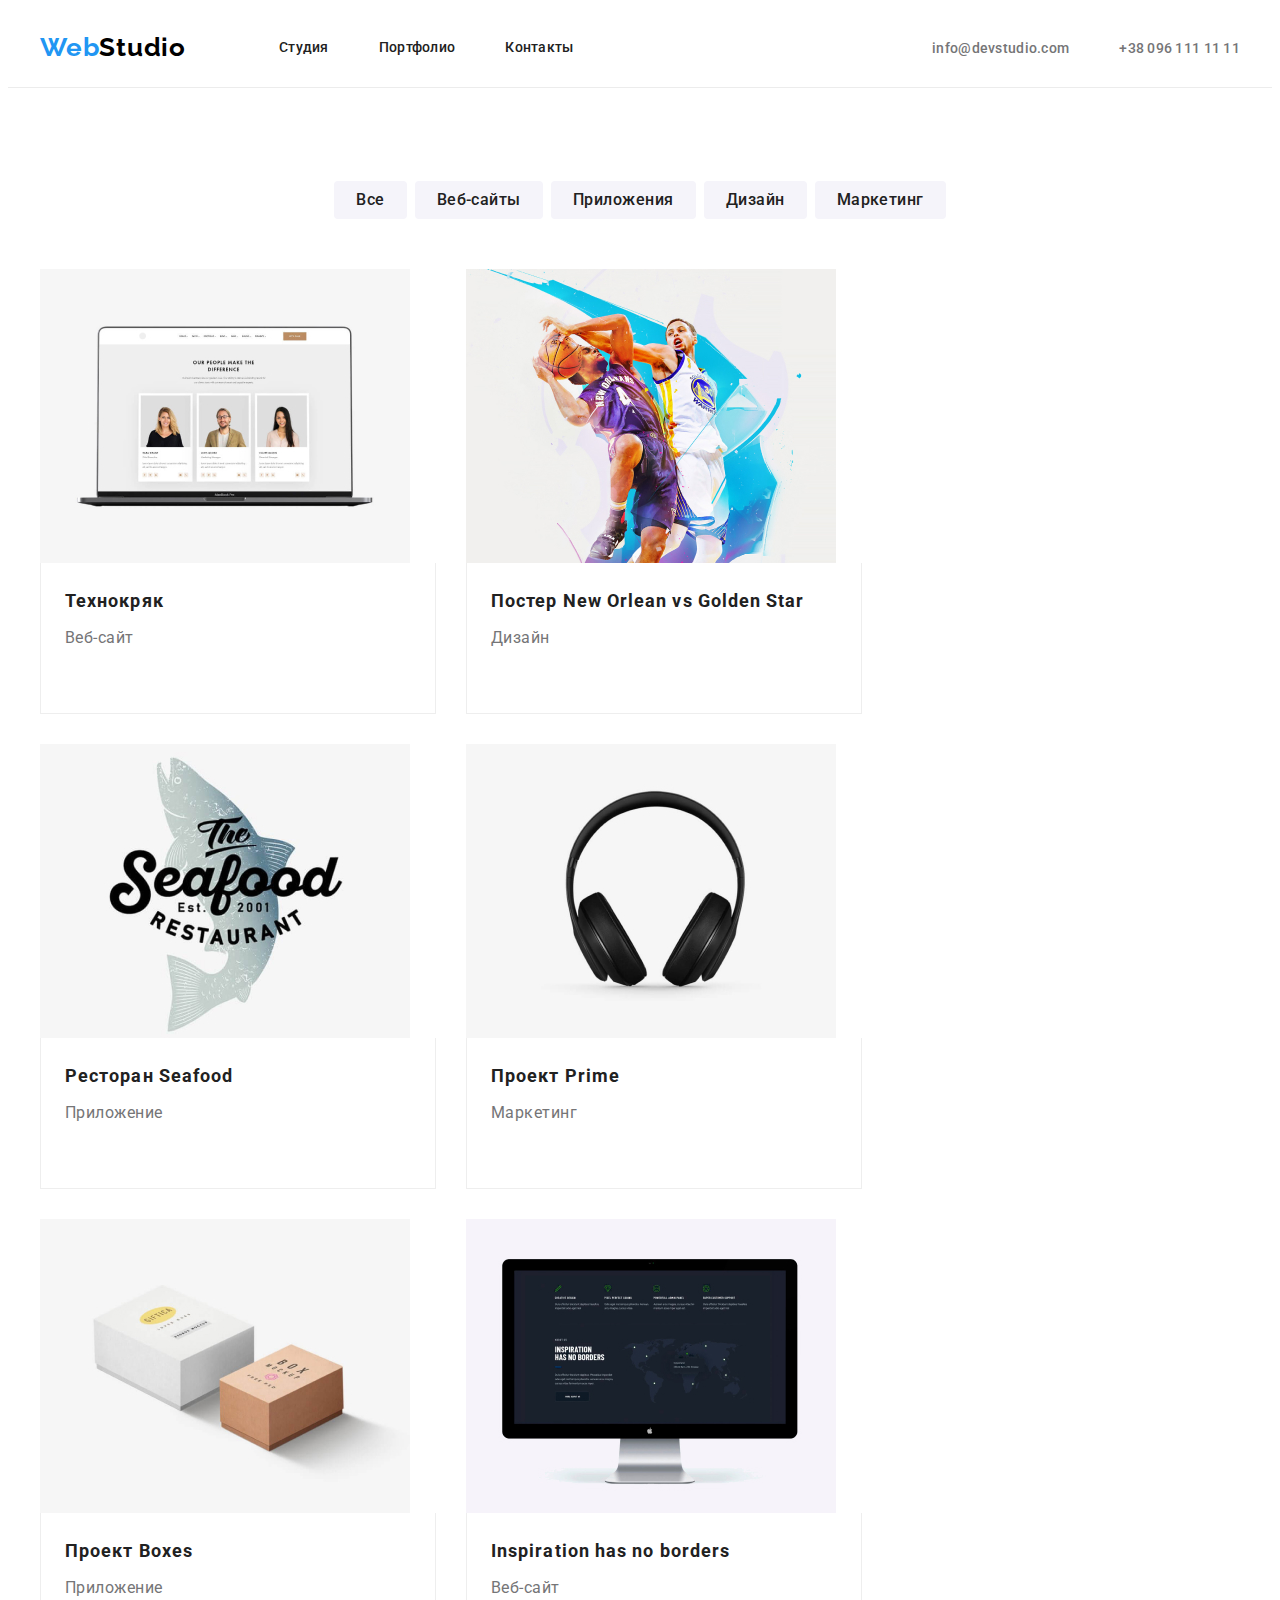
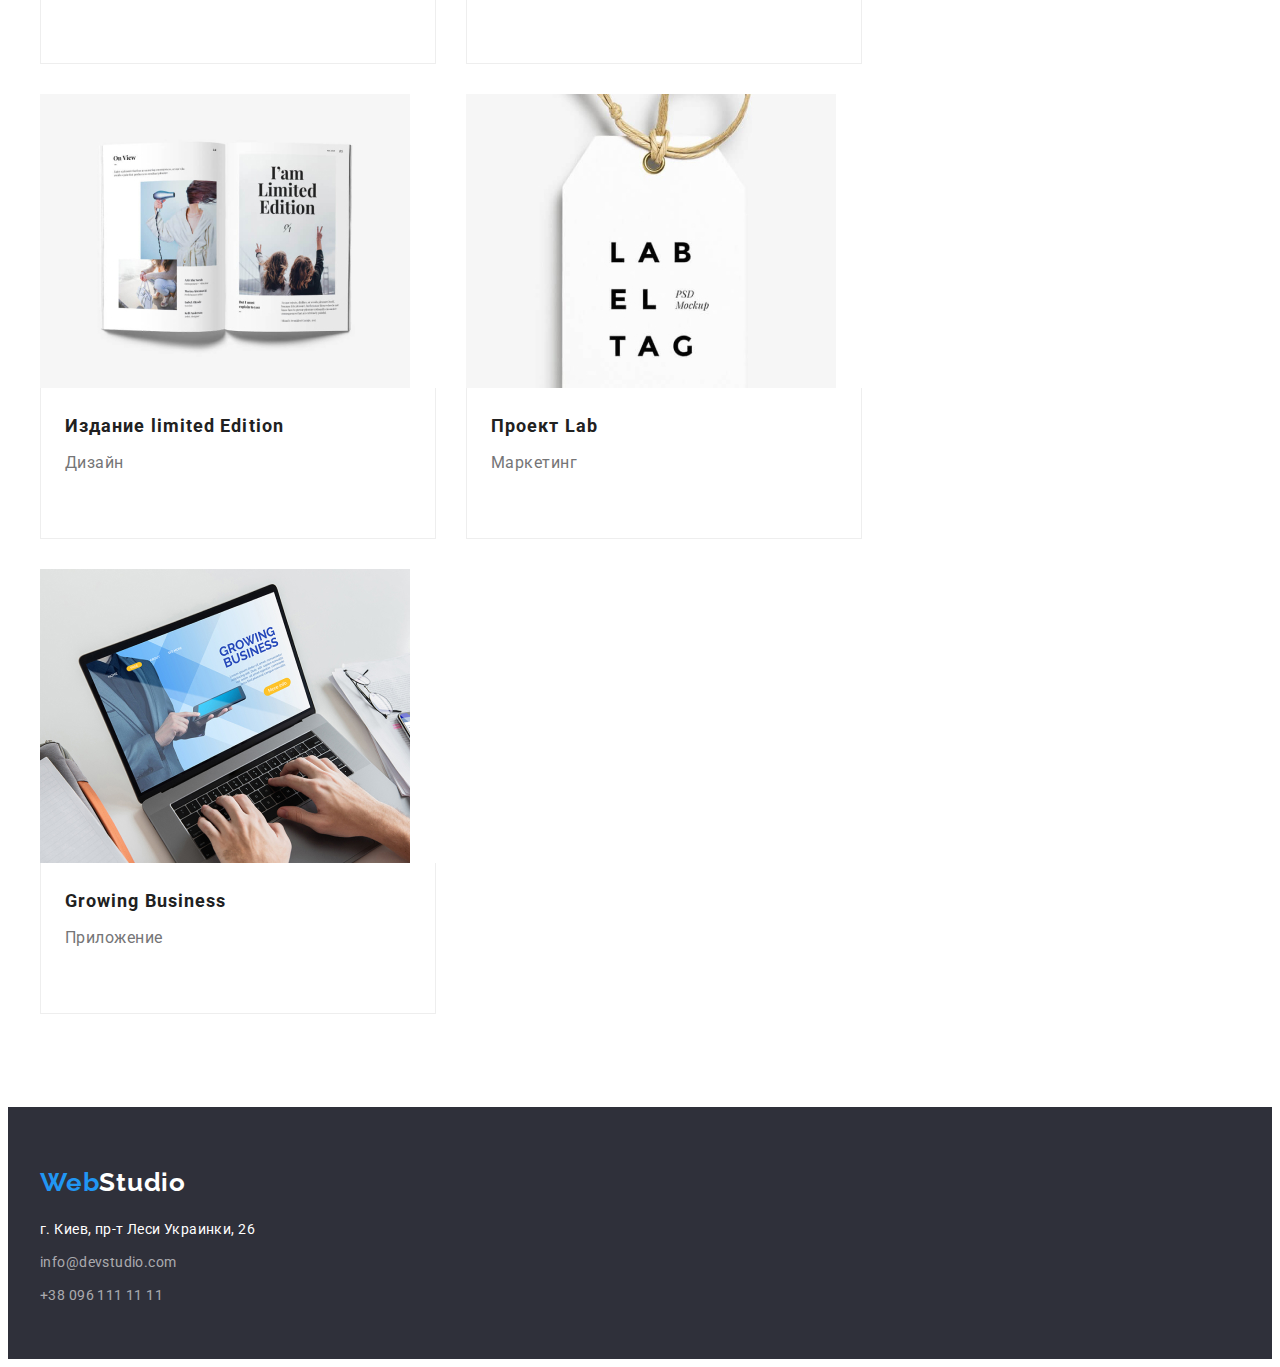
==== portfolio.html @ 052887c4 "добавляет иконки хедера" ====
<!DOCTYPE html>
<html lang="ru">

<head>
  <meta charset="UTF-8" />
  <meta name="viewport" content="width=device-width, initial-scale=1.0" />
  <meta name="keywords" content="бизнес, профессионалы, web, разработка, сайт, качество" />
  <meta name="description" content="Разработка, ведение и поддержка решений для вашего бизнеса" />
  <title>WebStudio-Portfolio</title>
  <link rel="preconnect" href="https://fonts.gstatic.com" />
  <link
    href="https://fonts.googleapis.com/css2?family=Raleway:wght@700&family=Roboto:wght@300;400;500;700;900&display=swap"
    rel="stylesheet" />
  <link rel="stylesheet" href="https://cdnjs.cloudflare.com/ajax/libs/modern-normalize/1.0.0/modern-normalize.css"
    integrity="sha512-Zx6MlUMKSVJoQ+83OwhdILe8cSEsCzfqThJd7J/VA2UrK6Ctj85p+xzqfyuNXE5B1k25uUdmJ2OzItbBy9GHAQ=="
    crossorigin="anonymous" />
  <link rel="stylesheet" href="./css/styles.css" />
</head>

<body>
  <!-- навигация и контактные данные -->
  <header class="header ">
    <div class="container">
      <nav class="navigation">
        <ul class="navigation-list">
          <li class="logo-item"><a class="logo-head" href="./index.html" title="Возврат на главную страницу"><span
                class="logo-left">Web</span>Studio</a></li>
          <li class="nav-list-item"><a class="nav-list-link" href="./index.html" target="_blank">Cтудия</a></li>
          <li class="nav-list-item">
            <a class="nav-list-link" href="./portfolio.html" target="_blank"> Портфолио</a>
          </li>
          <li class="nav-list-item"><a class="nav-list-link" href="" target="_blank">Контакты</a></li>
        </ul>
      </nav>
      <ul class="address-header">
        <li class="header-mail-item"><a class="header-mail-link" href="mailto:info@devstudio.com">info@devstudio.com</a>
        </li>
        <li class="header-phone-item"><a class="header-phone-link" href="tel:+380961111111">+38 096 111 11 11</a></li>
      </ul>
    </div>
  </header>
  <!-- фильтр работ -->
  <main>
    <section class="filter">
      <div class="container">
        <h1 style="display:none;">фильтр примеров выполненных работ</h1>
        <ul class="button-list">
          <li class="button-item"><button class="button-action" type="button">Все</button></li>
          <li class="button-item"><button class="button-action" type="button">Веб-сайты</button></li>
          <li class="button-item"><button class="button-action" type="button">Приложения</button></li>
          <li class="button-item"><button class="button-action" type="button">Дизайн</button></li>
          <li class="button-item"><button class="button-action" type="button">Маркетинг</button></li>
        </ul>
        <!-- портфолио -->
        <h2 style="display:none;">Портфолио</h2>
        <ul class="project-list">
          <li class="project-view"><a class="project-link" href="http://google.com.ua/">
              <img class="project-img" src="img/technoсrack.jpg" width="370" alt="веб-сайт технокряк" />
              <div class="border">
                <h3 class="project-name">Технокряк</h3>
                <p class="project-description">Веб-сайт</p>
              </div>
            </a>
          </li>
          <li class="project-view">
            <a class="project-link" href="http://google.com.ua/">
              <img class="project-img" src="img/new-orlean-vs-golden-star.jpg" width="370"
                alt="Постер New Orlean vs Golden star " />
              <div class="border">
                <h3 class="project-name">Постер New Orlean vs Golden Star</h3>
                <p class="project-description">Дизайн</p>
              </div>
            </a>
          </li>
          <li class="project-view">
            <a class="project-link" href="http://google.com.ua/">
              <img class="project-img" src="img/seafood-restaurant.jpg" width="370" alt="лого ресторана Seafood" />
              <div class="border">
                <h3 class="project-name">Ресторан Seafood</h3>
                <p class="project-description">Приложение</p>
              </div>
            </a>
          </li>
          <li class="project-view">
            <a class="project-link" href="http://google.com.ua/">
              <img class="project-img" src="img/project-prime.jpg" width="370" alt="наушники" />
              <div class="border">
                <h3 class="project-name">Проект Prime</h3>
                <p class="project-description">Маркетинг</p>
              </div>
            </a>
          </li>
          <li class="project-view">
            <a class="project-link" href="http://google.com.ua/">
              <img class="project-img" src="img/project-boxes.jpg" width="370"
                alt="две коробки разных цветов и размеров" />
              <div class="border">
                <h3 class="project-name">Проект Boxes</h3>
                <p class="project-description">Приложение</p>
              </div>
            </a>
          </li>
          <li class="project-view">
            <a class="project-link" href="http://google.com.ua/">
              <img class="project-img" src="img/inspiration-has-ho-borders.jpg" width="370" alt="монитор компьютера" />
              <div class="border">
                <h3 class="project-name">Inspiration has no borders</h3>
                <p class="project-description">Веб-сайт</p>
              </div>
            </a>
          </li>
          <li class="project-view">
            <a class="project-link" href="http://google.com.ua/">
              <img class="project-img" src="img/limited-edition.jpg" width="370" alt="разворот книги" />
              <div class="border">
                <h3 class="project-name">Издание limited Edition</h3>
                <p class="project-description">Дизайн</p>
              </div>
            </a>
          </li>
          <li class="project-view">
            <a class="project-link" href="http://google.com.ua/">
              <img class="project-img" src="img/project-lab.jpg" width="370" alt="бирка" />
              <div class="border">
                <h3 class="project-name">Проект Lab</h3>
                <p class="project-description">Маркетинг</p>
              </div>
            </a>
          </li>
          <li class="project-view">
            <a class="project-link" href="http://google.com.ua/">
              <img class="project-img" src="img/growing-business.jpg" width="370"
                alt="человек работает на компьютере" />
              <div class="border">
                <h3 class="project-name">Growing Business</h3>
                <p class="project-description">Приложение</p>
              </div>
            </a>
          </li>
        </ul>
      </div>
    </section>
  </main>
  <!-- адрес и контакты -->
  <footer class="footer">
    <div class="container">
      <a class="logo-foot" href="./index.html" title="Возврат на главную страницу"><span
          class="logo-left">Web</span>Studio</a>
      <address class="address-footer">
        <ul class="address-list">
          <li class="address-item">
            <a class="physical-address-link" href="https://goo.gl/maps/q2Yc8nwyEdXRSMvCA" target="_blank">г. Киев, пр-т
              Леси Украинки, 26</a>
          </li>
          <li class="address-item">
            <a class="footer-mail-link" href="mailto:info@devstudio.com">info@devstudio.com</a>
          </li>
          <li class="address-item"><a class="footer-phone-link" href="tel:+380961111111">+38 096 111 11 11</a></li>
        </ul>
      </address>
    </div>
  </footer>
</body>

</html>
---- css/styles.css ----
:root {
  --primary-black-color: #212121;
  --secondary-black-color: #757577;
  --button-color: #f5f4fa;
  --blue-color: #2196f3;
  --white-color: #ffffff;
  --footer-adress-color: rgba(255, 255, 255, 0.6);
}
body {
  font-family: "Roboto", sans-serif;
  font-style: normal;
  color: var(--primary-black-color);
  background-color: var(--white-color);
}
h1,
h2,
h3,
h4,
p {
  margin: 0;
}
ul {
  margin: 0;
  padding: 0;
}
img {
  display: block;
  max-width: 100%;
  height: auto;
}
.container {
  width: 1200px;
  margin: 0 auto;
  padding-left: 15px;
  padding-right: 15px;
}
.header {
  font-weight: 500;
  font-size: 14px;
  line-height: 1.143;
  letter-spacing: 0.02em;
  border-bottom: 1px solid #ececec;
}
.header .container {
  display: flex;
  align-items: center;
}
.navigation-list {
  list-style: none;
  display: flex;
  align-items: center;
}
.logo-item {
  margin-right: 93px;
}
.logo-head {
  font-family: "Raleway", sans-serif;
  font-weight: 700;
  font-size: 26px;
  line-height: 1.192;
  letter-spacing: 0.03em;
  color: #000000;
  text-decoration: none;
  /* display: block; */
  padding-top: 24px;
  padding-bottom: 24px;
}
.logo-left {
  color: var(--blue-color);
}
.nav-list-item:not(:last-child) {
  margin-right: 50px;
}
.nav-list-link {
  text-decoration: none;
  color: var(--primary-black-color);
  display: block;
  padding-bottom: 32px;
  padding-top: 31px;
}
.address-header {
  display: flex;
  align-items: center;
  list-style: none;
  margin-left: auto;
}
.header-mail-item {
  margin-right: 50px;
}
.header-mail-link,
.header-phone-link {
  text-decoration: none;
  color: var(--secondary-black-color);
  display: inline-block;
  padding-top: 30px;
  padding-bottom: 30px;
}
.header-icon-mail {
  width: 16px;
  height: 12px;
  margin-right: 10px;
}
.header-icon-phone {
  width: 10px;
  height: 16px;
  margin-right: 10px;
}
.nav-list-link:hover,
.nav-list-link:focus,
.header-mail-link:hover,
.header-mail-link:focus,
.header-phone-link:hover,
.header-phone-link:focus {
  color: var(--blue-color);
  fill: var(--blue-color);
}
.order-service {
  width: 1600px;
  height: 600px;
  margin: 0 auto;
  background-image: linear-gradient(
      rgba(47, 48, 58, 0.4),
      rgba(47, 48, 58, 0.4)
    ),
    url(../img/img-background.jpg);
  background-repeat: no-repeat;
  /* background-position: center; */
  background-size: cover;
  background-color: #c4c4c4;
  /* padding-bottom: 200px; */
}
.order-service .container {
  text-align: center;
}
.order-service-head {
  font-weight: 900;
  font-size: 44px;
  line-height: 1.364;
  letter-spacing: 0.06em;
  color: var(--white-color);
  text-transform: uppercase;
  padding-left: 237px;
  padding-right: 237px;
  padding-top: 200px;
  margin-bottom: 30px;
}
.order-service-button {
  font-family: inherit;
  font-style: inherit;
  font-weight: 700;
  font-size: 16px;
  line-height: 1.875;
  letter-spacing: 0.06em;
  color: var(--white-color);
  background-color: var(--blue-color);
  min-width: 200px;
  border-radius: 4px;
  padding: 10px 32px;
  border: none;
  display: inline-block;
}
.advantage {
  padding: 94px 0;
}
.advantage-list {
  display: flex;
  list-style: none;
}
.advantage-item:not(:last-child) {
  margin-right: 30px;
}
.advantage-icon-box {
  margin-bottom: 30px;
  padding: 25px 100px;
  background-color: var(--button-color);
}
.advantage-icon {
  width: 70px;
  height: 70px;
}
.advantage-header {
  font-weight: 700;
  font-size: 14px;
  line-height: 1.143;
  letter-spacing: 0.03em;
  text-transform: uppercase;
  margin-bottom: 10px;
}
.advantage-paragraph {
  font-weight: 400;
  font-size: 14px;
  line-height: 1.715;
  letter-spacing: 0.03em;
  color: var(--secondary-black-color);
}
.work {
  padding-bottom: 94px;
}
.work-header {
  font-weight: 700;
  font-size: 36px;
  line-height: 1.167;
  text-align: center;
  letter-spacing: 0.03em;
  margin-bottom: 50px;
}
.team {
  background-color: var(--button-color);
}
.work-list {
  display: flex;
  list-style: none;
}
.img-work:not(:last-child) {
  margin-right: 30px;
}
.team {
  padding: 94px 0;
}
.team-header {
  font-size: 36px;
  line-height: 1.167;
  text-align: center;
  letter-spacing: 0.03em;
  text-align: center;
  margin-bottom: 50px;
}
.team-list {
  list-style: none;
  display: flex;
}
.staff-card {
  background: var(--white-color);
  box-shadow: 0px 1px 3px rgba(0, 0, 0, 0.12), 0px 1px 1px rgba(0, 0, 0, 0.14),
    0px 2px 1px rgba(0, 0, 0, 0.2);
  border-radius: 0px 0px 4px 4px;
}
.staff-card:not(:last-child) {
  margin-right: 30px;
}
.staff-info {
  padding-top: 30px;
  padding-bottom: 30px;
  text-align: center;
}
.staff-name {
  font-weight: 500;
  font-size: 16px;
  line-height: 1.185;
  letter-spacing: 0.03em;
  margin-bottom: 10px;
}
.staff-function {
  font-size: 16px;
  line-height: 1.185;
  letter-spacing: 0.03em;
  font-weight: 400;
  color: var(--secondary-black-color);
}
.footer {
  background-color: #2f303a;
  padding: 60px 0;
}
.logo-foot {
  font-family: "Raleway", sans-serif;
  font-weight: 700;
  font-size: 26px;
  line-height: 1.192;
  letter-spacing: 0.03em;
  color: var(--white-color);
  text-decoration: none;
  display: block;
  margin-bottom: 20px;
}
.address-footer {
  font-style: inherit;
  font-weight: 400;
  font-size: 14px;
  line-height: 1.714;
  letter-spacing: 0.03em;
}
.address-list {
  list-style: none;
  height: 81px;
}
.address-item:not(:last-child) {
  margin-bottom: 9px;
}
.physical-address-link {
  text-decoration: none;
  color: var(--white-color);
}
.footer-mail-link,
.footer-phone-link {
  text-decoration: none;
  color: var(--footer-adress-color);
}
.physical-address-link:hover,
.footer-mail-link:hover,
.footer-phone-link:hover,
.physical-address-link:focus,
.footer-mail-link:focus,
.footer-phone-link:focus {
  color: var(--blue-color);
}
.filter {
  padding: 93px 0;
}
.button-list {
  display: flex;
  justify-content: center;
  list-style: none;
  margin-bottom: 50px;
}
.button-item:not(:last-child) {
  margin-right: 8px;
}
.button-action {
  font-family: inherit;
  font-weight: 500;
  font-size: 16px;
  line-height: 1.625;
  letter-spacing: 0.03em;
  color: inherit;
  background-color: var(--button-color);
  border-radius: 4px;
  border: 0px;
  min-width: auto;
  padding: 6px 22px;
}
.button-action:focus,
.button-action:hover,
.button:active {
  color: var(--white-color);
  background-color: var(--blue-color);
}
.project-list {
  display: flex;
  flex-wrap: wrap;
  list-style: none;
  margin: -15px;
}
.project-view {
  background: #ffffff;
  margin: 15px;
}
/* .project-view:not(:nth-child(3n)) {
  margin-right: 30px;
} */
/* .project-view:not(:nth-last-child(-n + 3)) {
  margin-bottom: 30px;
} */
.project-link {
  text-decoration: none;
  color: var(--primary-black-color);
}
.border {
  border: 1px solid #eeeeee;
  border-top: none;
  padding-top: 20px;
  padding-bottom: 20px;
  padding-left: 24px;
  height: 110px;
  width: 370px;
}
.project-name {
  font-weight: 700;
  font-size: 18px;
  line-height: 2;
  letter-spacing: 0.06em;
  margin-bottom: 4px;
}
.project-description {
  font-weight: 400;
  font-size: 16px;
  line-height: 30px;
  letter-spacing: 0.03em;
  color: var(--secondary-black-color);
}
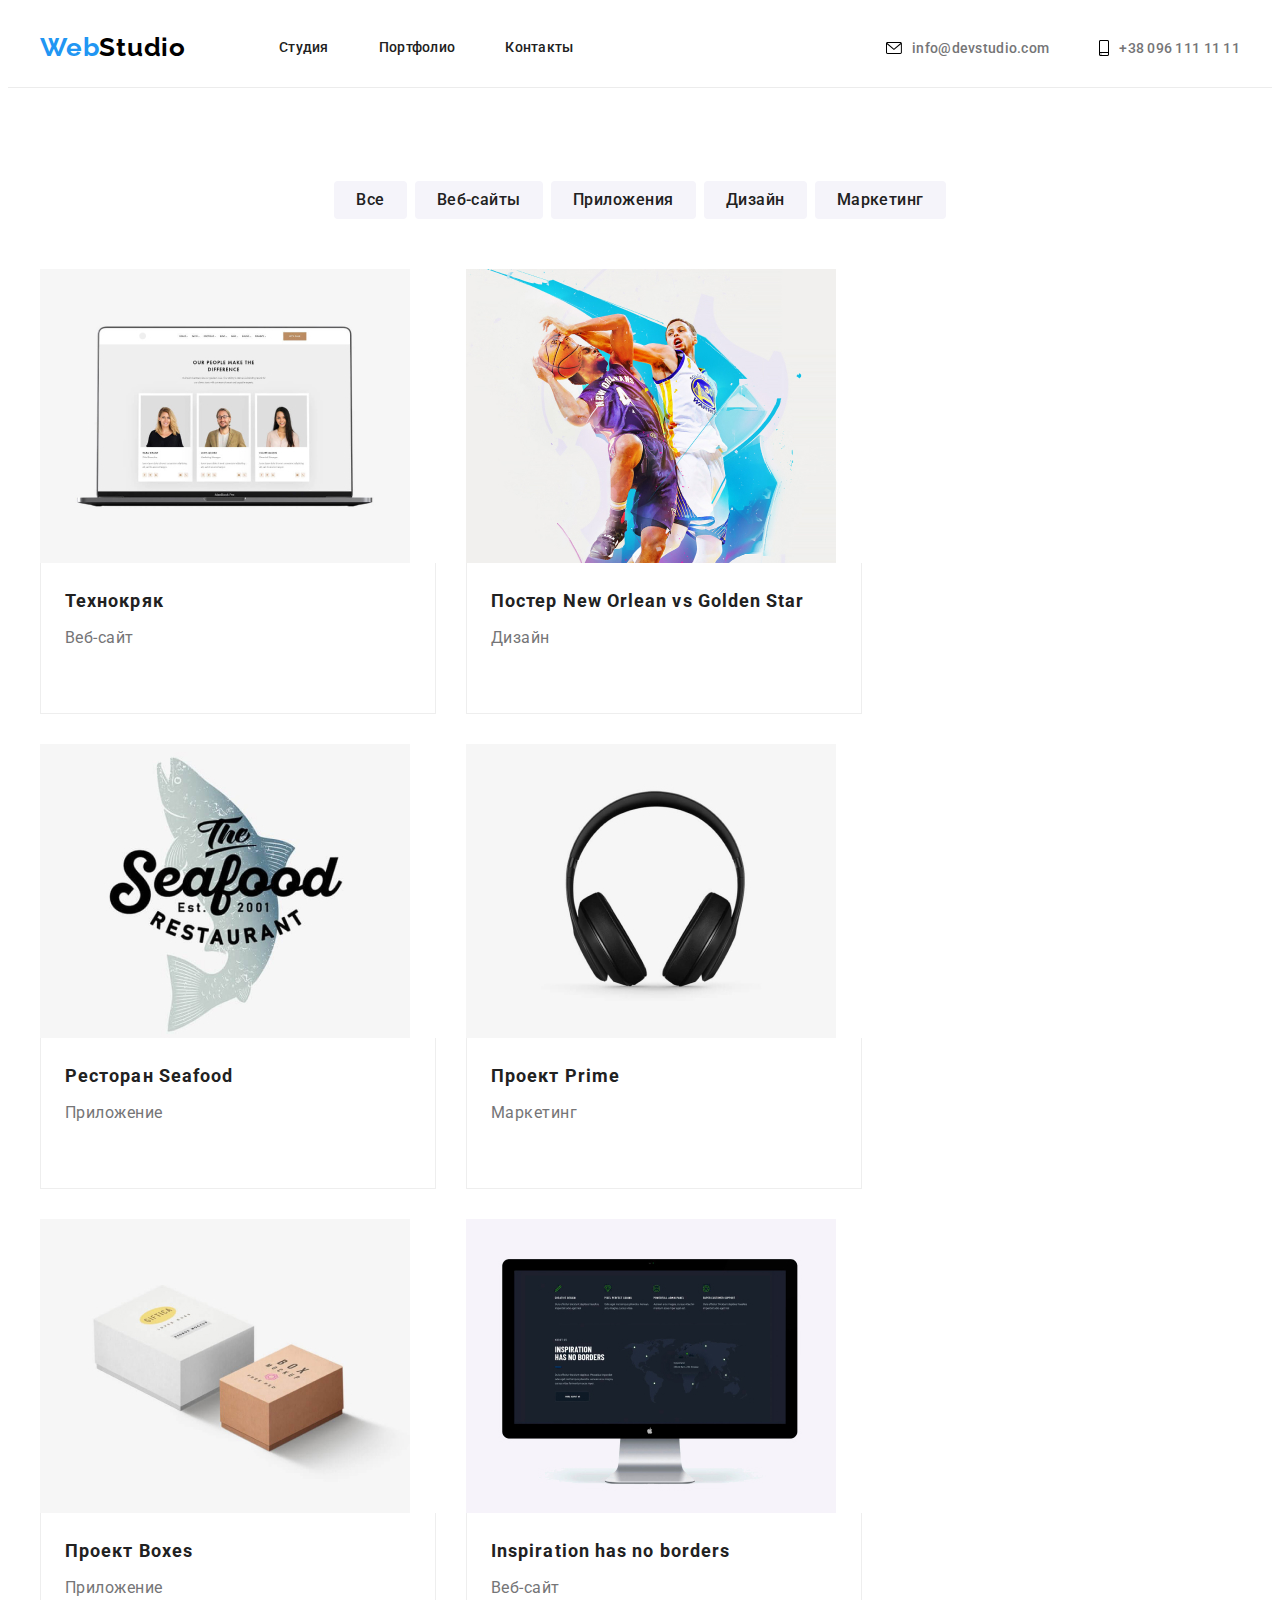
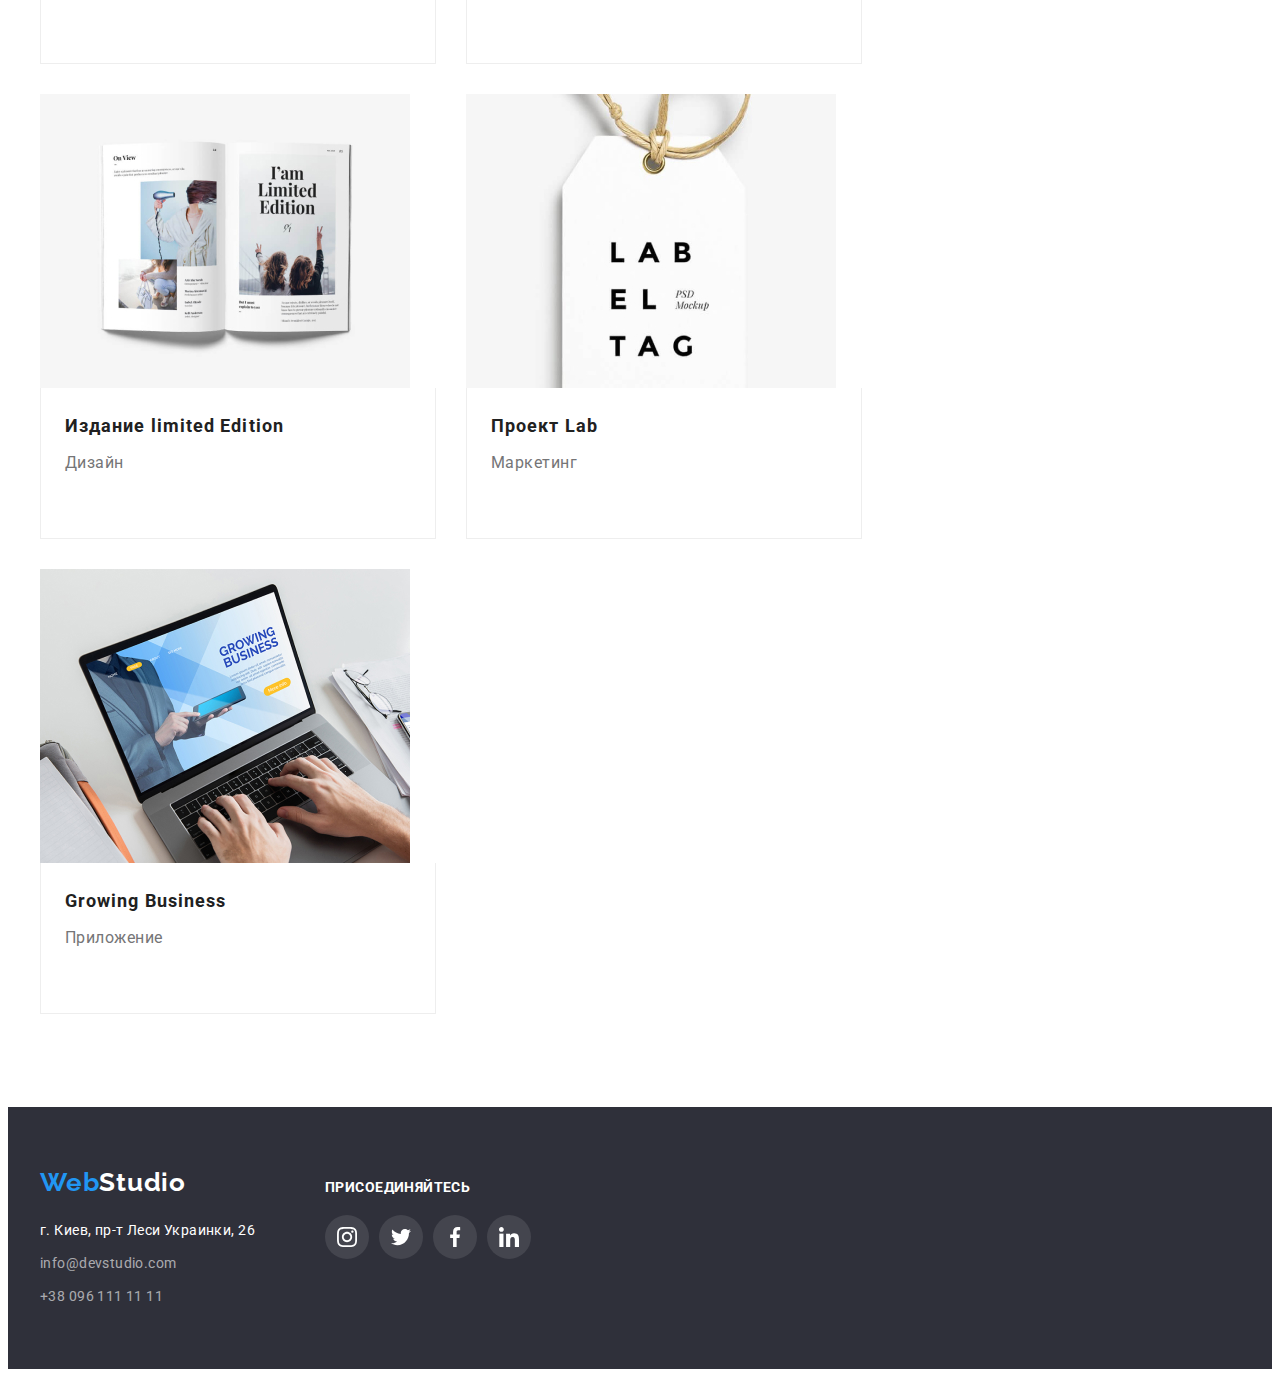
==== commit 212b59f7: "заканчивает первую страницу" ====
--- a/portfolio.html
+++ b/portfolio.html
@@ -18,7 +18,9 @@
 </head>
 
 <body>
-  <!-- навигация и контактные данные -->
+
+  <!-- Навигация и контактные данные -->
+
   <header class="header ">
     <div class="container">
       <nav class="navigation">
@@ -33,13 +35,23 @@
         </ul>
       </nav>
       <ul class="address-header">
-        <li class="header-mail-item"><a class="header-mail-link" href="mailto:info@devstudio.com">info@devstudio.com</a>
+        <li class="header-mail-item"><a class="header-mail-link" href="mailto:info@devstudio.com"><svg width="16"
+              height="12" class="header-icon">
+              <use href="./img/sprite.svg#icon-envelope"></use>
+            </svg>info@devstudio.com</a>
+        <li class="header-phone-item"><a class="header-phone-link" href="tel:+380961111111"><svg width="10" height="16"
+              class="header-icon">
+              <use href="./img/sprite.svg#icon-smartphone">
+              </use>
+            </svg>
+            +38 096 111 11 11</a>
         </li>
-        <li class="header-phone-item"><a class="header-phone-link" href="tel:+380961111111">+38 096 111 11 11</a></li>
       </ul>
     </div>
   </header>
+
   <!-- фильтр работ -->
+
   <main>
     <section class="filter">
       <div class="container">
@@ -141,13 +153,17 @@
       </div>
     </section>
   </main>
-  <!-- адрес и контакты -->
+
+  <!-- Адрес и контакты -->
+
   <footer class="footer">
     <div class="container">
-      <a class="logo-foot" href="./index.html" title="Возврат на главную страницу"><span
-          class="logo-left">Web</span>Studio</a>
       <address class="address-footer">
         <ul class="address-list">
+          <li class="logo-foot-item">
+            <a class="logo-foot" href="./index.html" title="Возврат на главную страницу"><span
+                class="logo-left">Web</span>Studio</a>
+          </li>
           <li class="address-item">
             <a class="physical-address-link" href="https://goo.gl/maps/q2Yc8nwyEdXRSMvCA" target="_blank">г. Киев, пр-т
               Леси Украинки, 26</a>
@@ -158,6 +174,40 @@
           <li class="address-item"><a class="footer-phone-link" href="tel:+380961111111">+38 096 111 11 11</a></li>
         </ul>
       </address>
+
+      <section class="social-section">
+        <h2 class="social-title">присоединяйтесь</h2>
+        <ul class="social-list">
+          <li class="social-list-item">
+            <a href="" class="social-list-link">
+              <svg class="social-list-icon">
+                <use href="./img/sprite.svg#icon-instagram"></use>
+              </svg>
+            </a>
+          </li>
+          <li class="social-list-item">
+            <a href="" class="social-list-link">
+              <svg class="social-list-icon">
+                <use href="./img/sprite.svg#icon-twitter"></use>
+              </svg>
+            </a>
+          </li>
+          <li class="social-list-item">
+            <a href="" class="social-list-link">
+              <svg class="social-list-icon">
+                <use href="./img/sprite.svg#icon-facebook"></use>
+              </svg>
+            </a>
+          </li>
+          <li class="social-list-item">
+            <a href="" class="social-list-link">
+              <svg class="social-list-icon">
+                <use href="./img/sprite.svg#icon-linkedin"></use>
+              </svg>
+            </a>
+          </li>
+        </ul>
+      </section>
     </div>
   </footer>
 </body>
--- a/css/styles.css
+++ b/css/styles.css
@@ -5,6 +5,7 @@
   --blue-color: #2196f3;
   --white-color: #ffffff;
   --footer-adress-color: rgba(255, 255, 255, 0.6);
+  --icon-color: #afb1b8;
 }
 body {
   font-family: "Roboto", sans-serif;
@@ -35,11 +36,11 @@
   padding-right: 15px;
 }
 .header {
+  border-bottom: 1px solid #ececec;
   font-weight: 500;
   font-size: 14px;
   line-height: 1.143;
   letter-spacing: 0.02em;
-  border-bottom: 1px solid #ececec;
 }
 .header .container {
   display: flex;
@@ -54,6 +55,8 @@
   margin-right: 93px;
 }
 .logo-head {
+  padding-top: 24px;
+  padding-bottom: 24px;
   font-family: "Raleway", sans-serif;
   font-weight: 700;
   font-size: 26px;
@@ -61,9 +64,6 @@
   letter-spacing: 0.03em;
   color: #000000;
   text-decoration: none;
-  /* display: block; */
-  padding-top: 24px;
-  padding-bottom: 24px;
 }
 .logo-left {
   color: var(--blue-color);
@@ -72,37 +72,32 @@
   margin-right: 50px;
 }
 .nav-list-link {
-  text-decoration: none;
-  color: var(--primary-black-color);
   display: block;
   padding-bottom: 32px;
   padding-top: 31px;
+  text-decoration: none;
+  color: var(--primary-black-color);
 }
 .address-header {
   display: flex;
   align-items: center;
-  list-style: none;
+  justify-content: center;
   margin-left: auto;
+  list-style: none;
 }
 .header-mail-item {
   margin-right: 50px;
 }
 .header-mail-link,
 .header-phone-link {
-  text-decoration: none;
-  color: var(--secondary-black-color);
-  display: inline-block;
+  display: flex;
+  align-items: center;
   padding-top: 30px;
   padding-bottom: 30px;
-}
-.header-icon-mail {
-  width: 16px;
-  height: 12px;
-  margin-right: 10px;
-}
-.header-icon-phone {
-  width: 10px;
-  height: 16px;
+  text-decoration: none;
+  color: var(--secondary-black-color);
+}
+.header-icon {
   margin-right: 10px;
 }
 .nav-list-link:hover,
@@ -124,7 +119,6 @@
     ),
     url(../img/img-background.jpg);
   background-repeat: no-repeat;
-  /* background-position: center; */
   background-size: cover;
   background-color: #c4c4c4;
   /* padding-bottom: 200px; */
@@ -133,31 +127,31 @@
   text-align: center;
 }
 .order-service-head {
+  padding-left: 237px;
+  padding-right: 237px;
+  padding-top: 200px;
+  margin-bottom: 30px;
   font-weight: 900;
   font-size: 44px;
   line-height: 1.364;
   letter-spacing: 0.06em;
   color: var(--white-color);
   text-transform: uppercase;
-  padding-left: 237px;
-  padding-right: 237px;
-  padding-top: 200px;
-  margin-bottom: 30px;
 }
 .order-service-button {
-  font-family: inherit;
-  font-style: inherit;
-  font-weight: 700;
-  font-size: 16px;
-  line-height: 1.875;
-  letter-spacing: 0.06em;
-  color: var(--white-color);
-  background-color: var(--blue-color);
   min-width: 200px;
   border-radius: 4px;
   padding: 10px 32px;
   border: none;
   display: inline-block;
+  font-family: inherit;
+  font-style: inherit;
+  font-weight: 700;
+  font-size: 16px;
+  line-height: 1.875;
+  letter-spacing: 0.06em;
+  color: var(--white-color);
+  background-color: var(--blue-color);
 }
 .advantage {
   padding: 94px 0;
@@ -179,12 +173,12 @@
   height: 70px;
 }
 .advantage-header {
+  margin-bottom: 10px;
   font-weight: 700;
   font-size: 14px;
   line-height: 1.143;
   letter-spacing: 0.03em;
   text-transform: uppercase;
-  margin-bottom: 10px;
 }
 .advantage-paragraph {
   font-weight: 400;
@@ -197,12 +191,12 @@
   padding-bottom: 94px;
 }
 .work-header {
+  margin-bottom: 50px;
   font-weight: 700;
   font-size: 36px;
   line-height: 1.167;
   text-align: center;
   letter-spacing: 0.03em;
-  margin-bottom: 50px;
 }
 .team {
   background-color: var(--button-color);
@@ -218,16 +212,16 @@
   padding: 94px 0;
 }
 .team-header {
+  margin-bottom: 50px;
   font-size: 36px;
   line-height: 1.167;
   text-align: center;
   letter-spacing: 0.03em;
   text-align: center;
-  margin-bottom: 50px;
 }
 .team-list {
-  list-style: none;
-  display: flex;
+  display: flex;
+  list-style: none;
 }
 .staff-card {
   background: var(--white-color);
@@ -239,27 +233,102 @@
   margin-right: 30px;
 }
 .staff-info {
-  padding-top: 30px;
-  padding-bottom: 30px;
+  padding: 30px 32px;
   text-align: center;
 }
 .staff-name {
+  margin-bottom: 10px;
   font-weight: 500;
   font-size: 16px;
   line-height: 1.185;
   letter-spacing: 0.03em;
-  margin-bottom: 10px;
 }
 .staff-function {
+  margin-bottom: 16px;
   font-size: 16px;
   line-height: 1.185;
   letter-spacing: 0.03em;
   font-weight: 400;
   color: var(--secondary-black-color);
 }
+.social-list {
+  display: flex;
+  justify-content: space-between;
+  list-style: none;
+}
+.social-list-item {
+  width: 44px;
+  height: 44px;
+}
+.social-list-link {
+  width: 100%;
+  height: 100%;
+  border-radius: 50%;
+  display: flex;
+  justify-content: center;
+  align-items: center;
+}
+.social-list-link:hover,
+.social-list-link:focus {
+  background-color: var(--blue-color);
+}
+.social-list-icon {
+  width: 20px;
+  height: 20px;
+  fill: var(--icon-color);
+}
+.social-list-link:hover .social-list-icon,
+.social-list-link:focus .social-list-icon {
+  fill: var(--white-color);
+}
+.regular-customers {
+  padding: 94px 0;
+}
+.regular-customers-header {
+  margin-bottom: 50px;
+  font-weight: 700;
+  font-size: 36px;
+  line-height: 1.167;
+  text-align: center;
+  letter-spacing: 0.03em;
+  color: #212121;
+}
+.regular-customers-list {
+  display: flex;
+  justify-content: space-between;
+  list-style: none;
+}
+.rugular-customers-item {
+  width: 170px;
+  height: 90px;
+}
+.regular-customers-link {
+  display: flex;
+  justify-content: center;
+  align-items: center;
+  width: 100%;
+  height: 100%;
+  border: 1px solid var(--icon-color);
+  border-radius: 4px;
+}
+.regular-customers-link:hover,
+.regular-customers-link:focus {
+  border-color: var(--blue-color);
+}
+.regular-customers-icon {
+  fill: var(--icon-color);
+}
+.regular-customers-link:hover .regular-customers-icon,
+.regular-customers-link:focus .regular-customers-icon {
+  fill: var(--blue-color);
+}
 .footer {
+  padding: 60px 0;
   background-color: #2f303a;
-  padding: 60px 0;
+}
+.footer .container {
+  display: flex;
+  /* align-items: center; */
 }
 .logo-foot {
   font-family: "Raleway", sans-serif;
@@ -269,10 +338,9 @@
   letter-spacing: 0.03em;
   color: var(--white-color);
   text-decoration: none;
-  display: block;
-  margin-bottom: 20px;
 }
 .address-footer {
+  margin-right: 70px;
   font-style: inherit;
   font-weight: 400;
   font-size: 14px;
@@ -281,7 +349,9 @@
 }
 .address-list {
   list-style: none;
-  height: 81px;
+}
+.logo-foot-item {
+  margin-bottom: 20px;
 }
 .address-item:not(:last-child) {
   margin-bottom: 9px;
@@ -303,19 +373,51 @@
 .footer-phone-link:focus {
   color: var(--blue-color);
 }
+.social-section {
+  padding-top: 12px;
+}
+.social-title {
+  margin-bottom: 20px;
+  font-weight: 700;
+  font-size: 14px;
+  line-height: 1.143;
+  letter-spacing: 0.03em;
+  text-transform: uppercase;
+  color: var(--white-color);
+}
+.social-section .social-list {
+  justify-content: flex-start;
+}
+.social-section .social-list-item:not(:last-child) {
+  margin-right: 10px;
+}
+.social-section .social-list-link {
+  background-color: rgba(255, 255, 255, 0.1);
+}
+.social-section .social-list-link:focus,
+.social-section .social-list-link:hover {
+  background-color: var(--blue-color);
+}
+.social-section .social-list-icon {
+  fill: var(--white-color);
+}
 .filter {
   padding: 93px 0;
 }
 .button-list {
   display: flex;
   justify-content: center;
-  list-style: none;
   margin-bottom: 50px;
+  list-style: none;
 }
 .button-item:not(:last-child) {
   margin-right: 8px;
 }
 .button-action {
+  border-radius: 4px;
+  border: 0px;
+  min-width: auto;
+  padding: 6px 22px;
   font-family: inherit;
   font-weight: 500;
   font-size: 16px;
@@ -323,10 +425,6 @@
   letter-spacing: 0.03em;
   color: inherit;
   background-color: var(--button-color);
-  border-radius: 4px;
-  border: 0px;
-  min-width: auto;
-  padding: 6px 22px;
 }
 .button-action:focus,
 .button-action:hover,
@@ -355,20 +453,20 @@
   color: var(--primary-black-color);
 }
 .border {
+  height: 110px;
+  width: 370px;
   border: 1px solid #eeeeee;
   border-top: none;
   padding-top: 20px;
   padding-bottom: 20px;
   padding-left: 24px;
-  height: 110px;
-  width: 370px;
 }
 .project-name {
+  margin-bottom: 4px;
   font-weight: 700;
   font-size: 18px;
   line-height: 2;
   letter-spacing: 0.06em;
-  margin-bottom: 4px;
 }
 .project-description {
   font-weight: 400;
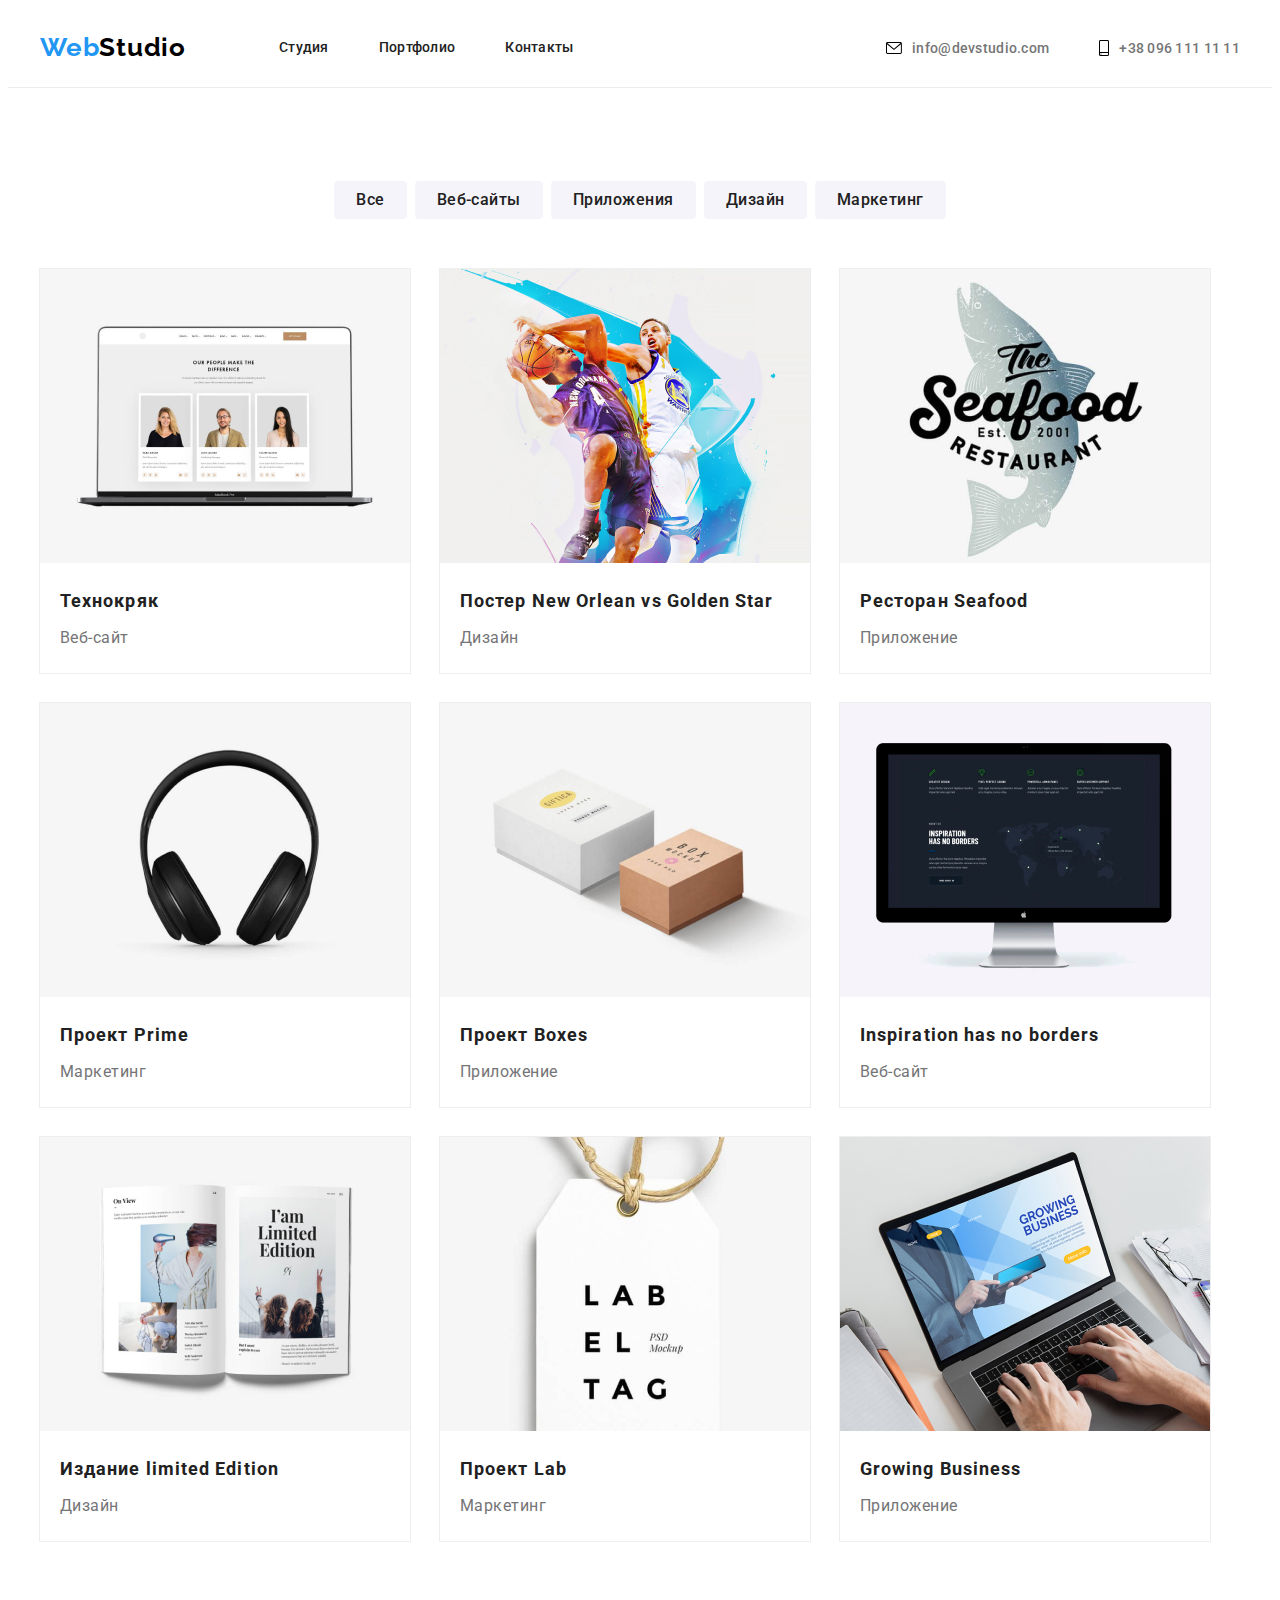
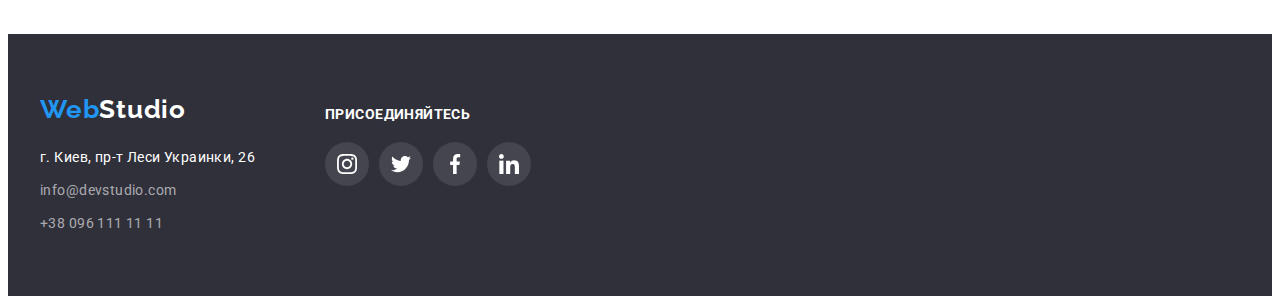
==== commit 3c442556: "завершает домашнее задание 04" ====
--- a/portfolio.html
+++ b/portfolio.html
@@ -68,7 +68,7 @@
         <ul class="project-list">
           <li class="project-view"><a class="project-link" href="http://google.com.ua/">
               <img class="project-img" src="img/technoсrack.jpg" width="370" alt="веб-сайт технокряк" />
-              <div class="border">
+              <div class="project-about">
                 <h3 class="project-name">Технокряк</h3>
                 <p class="project-description">Веб-сайт</p>
               </div>
@@ -78,7 +78,7 @@
             <a class="project-link" href="http://google.com.ua/">
               <img class="project-img" src="img/new-orlean-vs-golden-star.jpg" width="370"
                 alt="Постер New Orlean vs Golden star " />
-              <div class="border">
+              <div class="project-about">
                 <h3 class="project-name">Постер New Orlean vs Golden Star</h3>
                 <p class="project-description">Дизайн</p>
               </div>
@@ -87,7 +87,7 @@
           <li class="project-view">
             <a class="project-link" href="http://google.com.ua/">
               <img class="project-img" src="img/seafood-restaurant.jpg" width="370" alt="лого ресторана Seafood" />
-              <div class="border">
+              <div class="project-about">
                 <h3 class="project-name">Ресторан Seafood</h3>
                 <p class="project-description">Приложение</p>
               </div>
@@ -96,7 +96,7 @@
           <li class="project-view">
             <a class="project-link" href="http://google.com.ua/">
               <img class="project-img" src="img/project-prime.jpg" width="370" alt="наушники" />
-              <div class="border">
+              <div class="project-about">
                 <h3 class="project-name">Проект Prime</h3>
                 <p class="project-description">Маркетинг</p>
               </div>
@@ -106,7 +106,7 @@
             <a class="project-link" href="http://google.com.ua/">
               <img class="project-img" src="img/project-boxes.jpg" width="370"
                 alt="две коробки разных цветов и размеров" />
-              <div class="border">
+              <div class="project-about">
                 <h3 class="project-name">Проект Boxes</h3>
                 <p class="project-description">Приложение</p>
               </div>
@@ -115,7 +115,7 @@
           <li class="project-view">
             <a class="project-link" href="http://google.com.ua/">
               <img class="project-img" src="img/inspiration-has-ho-borders.jpg" width="370" alt="монитор компьютера" />
-              <div class="border">
+              <div class="project-about">
                 <h3 class="project-name">Inspiration has no borders</h3>
                 <p class="project-description">Веб-сайт</p>
               </div>
@@ -124,7 +124,7 @@
           <li class="project-view">
             <a class="project-link" href="http://google.com.ua/">
               <img class="project-img" src="img/limited-edition.jpg" width="370" alt="разворот книги" />
-              <div class="border">
+              <div class="project-about">
                 <h3 class="project-name">Издание limited Edition</h3>
                 <p class="project-description">Дизайн</p>
               </div>
@@ -133,7 +133,7 @@
           <li class="project-view">
             <a class="project-link" href="http://google.com.ua/">
               <img class="project-img" src="img/project-lab.jpg" width="370" alt="бирка" />
-              <div class="border">
+              <div class="project-about">
                 <h3 class="project-name">Проект Lab</h3>
                 <p class="project-description">Маркетинг</p>
               </div>
@@ -143,7 +143,7 @@
             <a class="project-link" href="http://google.com.ua/">
               <img class="project-img" src="img/growing-business.jpg" width="370"
                 alt="человек работает на компьютере" />
-              <div class="border">
+              <div class="project-about">
                 <h3 class="project-name">Growing Business</h3>
                 <p class="project-description">Приложение</p>
               </div>
--- a/css/styles.css
+++ b/css/styles.css
@@ -110,7 +110,7 @@
   fill: var(--blue-color);
 }
 .order-service {
-  width: 1600px;
+  max-width: 1600px;
   height: 600px;
   margin: 0 auto;
   background-image: linear-gradient(
@@ -125,11 +125,11 @@
 }
 .order-service .container {
   text-align: center;
+  padding-left: 252px;
+  padding-right: 252px;
+  padding-top: 200px;
 }
 .order-service-head {
-  padding-left: 237px;
-  padding-right: 237px;
-  padding-top: 200px;
   margin-bottom: 30px;
   font-weight: 900;
   font-size: 44px;
@@ -267,20 +267,21 @@
   display: flex;
   justify-content: center;
   align-items: center;
+  fill: var(--icon-color);
 }
 .social-list-link:hover,
 .social-list-link:focus {
   background-color: var(--blue-color);
+  fill: var(--white-color);
 }
 .social-list-icon {
   width: 20px;
   height: 20px;
-  fill: var(--icon-color);
-}
-.social-list-link:hover .social-list-icon,
+}
+/* .social-list-link:hover .social-list-icon,
 .social-list-link:focus .social-list-icon {
   fill: var(--white-color);
-}
+} */
 .regular-customers {
   padding: 94px 0;
 }
@@ -310,25 +311,26 @@
   height: 100%;
   border: 1px solid var(--icon-color);
   border-radius: 4px;
+  fill: var(--icon-color);
 }
 .regular-customers-link:hover,
 .regular-customers-link:focus {
   border-color: var(--blue-color);
-}
-.regular-customers-icon {
+  fill: var(--blue-color);
+}
+/* .regular-customers-icon {
   fill: var(--icon-color);
-}
-.regular-customers-link:hover .regular-customers-icon,
+} */
+/* .regular-customers-link:hover .regular-customers-icon,
 .regular-customers-link:focus .regular-customers-icon {
   fill: var(--blue-color);
-}
+} */
 .footer {
   padding: 60px 0;
   background-color: #2f303a;
 }
 .footer .container {
   display: flex;
-  /* align-items: center; */
 }
 .logo-foot {
   font-family: "Raleway", sans-serif;
@@ -393,14 +395,15 @@
 }
 .social-section .social-list-link {
   background-color: rgba(255, 255, 255, 0.1);
+  fill: var(--white-color);
 }
 .social-section .social-list-link:focus,
 .social-section .social-list-link:hover {
   background-color: var(--blue-color);
 }
-.social-section .social-list-icon {
+/* .social-section .social-list-icon {
   fill: var(--white-color);
-}
+} */
 .filter {
   padding: 93px 0;
 }
@@ -427,10 +430,11 @@
   background-color: var(--button-color);
 }
 .button-action:focus,
-.button-action:hover,
-.button:active {
+.button-action:hover {
   color: var(--white-color);
   background-color: var(--blue-color);
+  box-shadow: 0px 3px 1px rgba(0, 0, 0, 0.1), 0px 1px 2px rgba(0, 0, 0, 0.08),
+    0px 2px 2px rgba(0, 0, 0, 0.12);
 }
 .project-list {
   display: flex;
@@ -439,6 +443,7 @@
   margin: -15px;
 }
 .project-view {
+  outline: 1px solid #eeeeee;
   background: #ffffff;
   margin: 15px;
 }
@@ -449,17 +454,17 @@
   margin-bottom: 30px;
 } */
 .project-link {
-  text-decoration: none;
-  color: var(--primary-black-color);
-}
-.border {
-  height: 110px;
-  width: 370px;
-  border: 1px solid #eeeeee;
-  border-top: none;
-  padding-top: 20px;
-  padding-bottom: 20px;
-  padding-left: 24px;
+  display: block;
+  text-decoration: none;
+  color: inherit;
+}
+.project-link:hover,
+.project-link:focus {
+  box-shadow: 0px 1px 1px rgba(0, 0, 0, 0.12), 0px 4px 4px rgba(0, 0, 0, 0.06),
+    1px 4px 6px rgba(0, 0, 0, 0.16);
+}
+.project-about {
+  padding: 20px 20px;
 }
 .project-name {
   margin-bottom: 4px;
